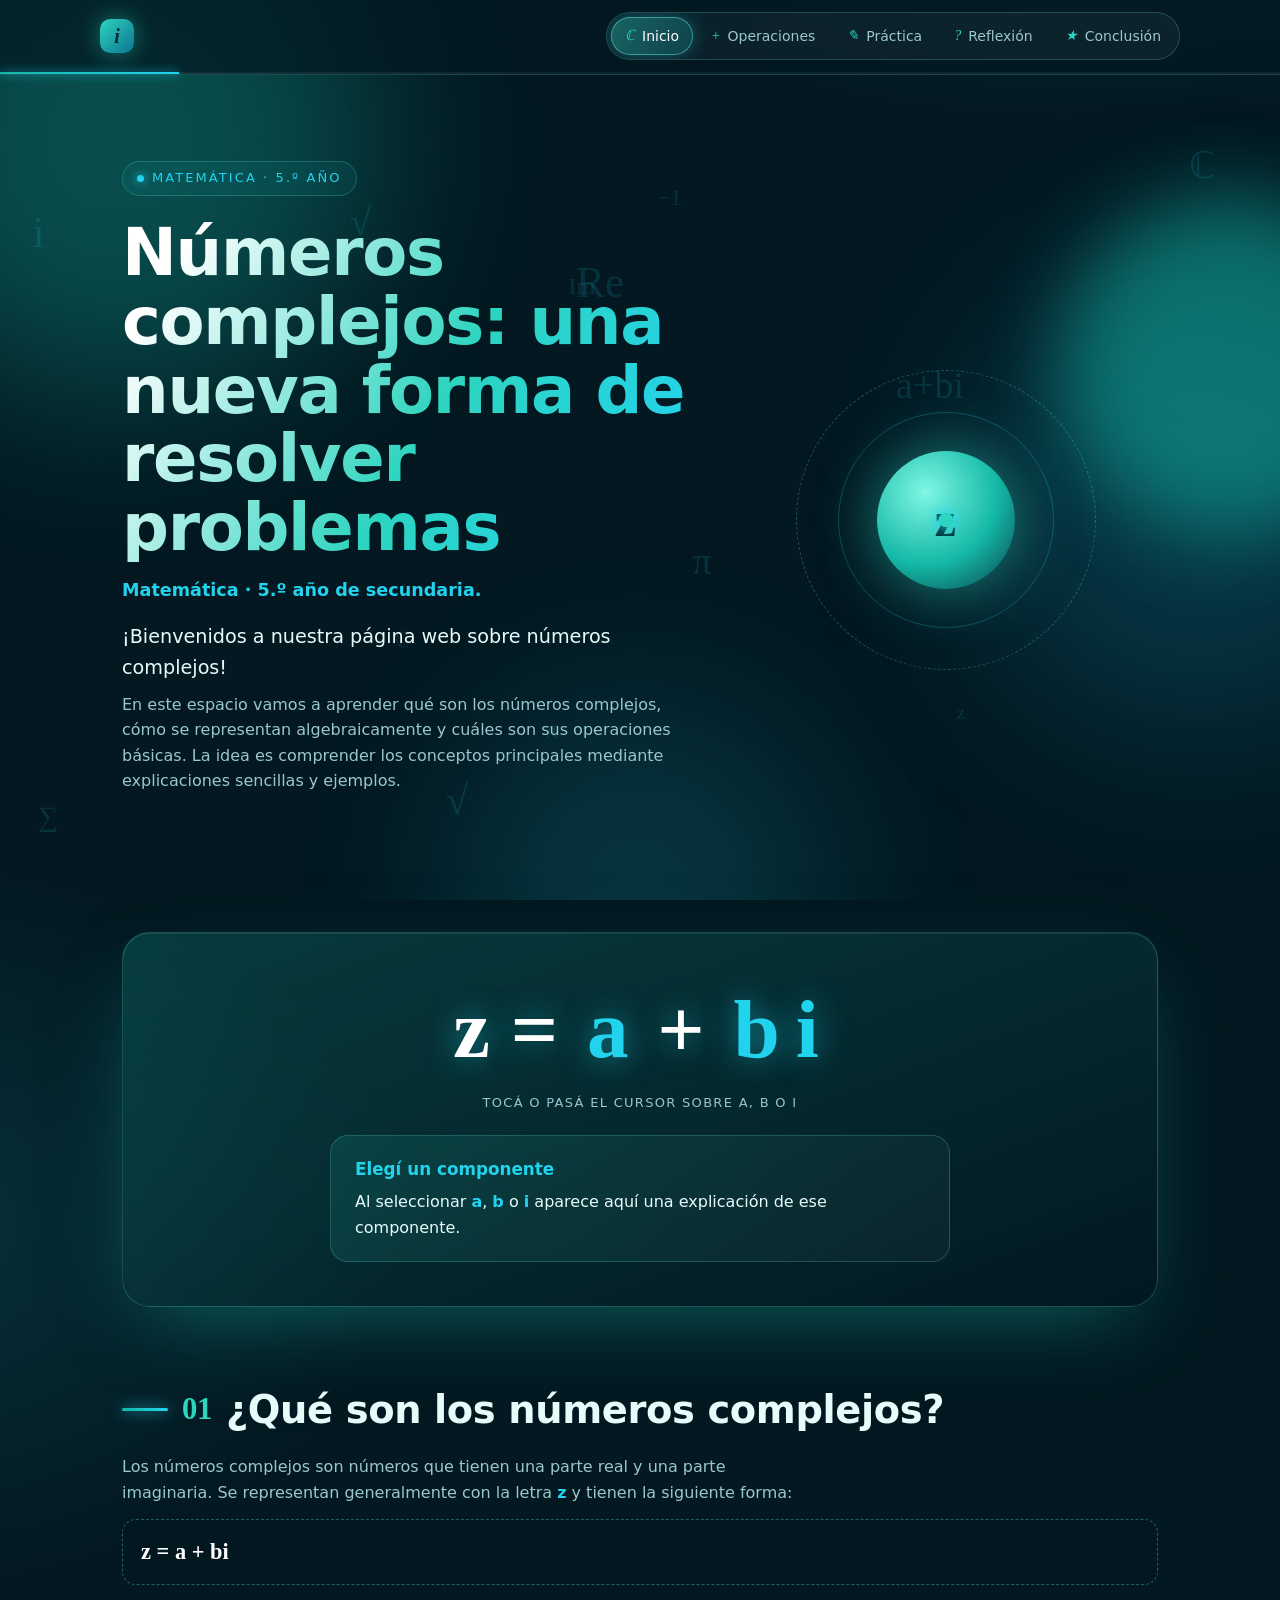
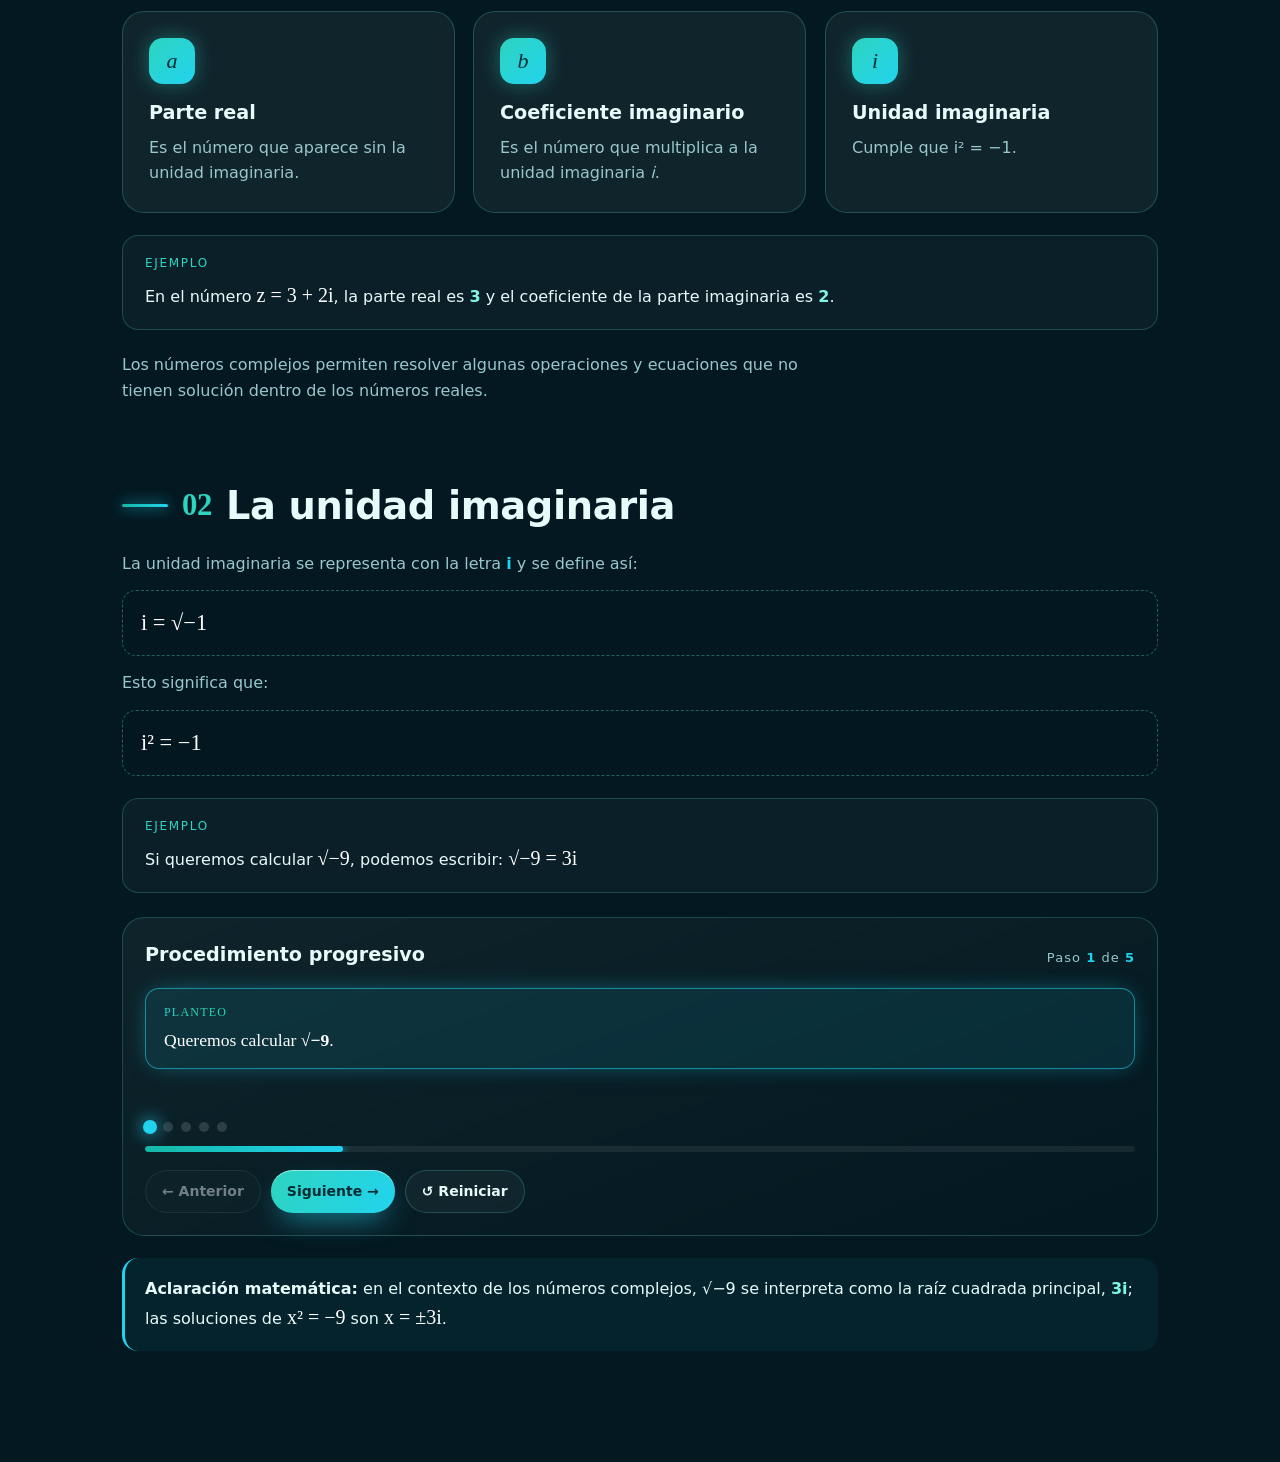
==== index.html @ 9cddd1e5 "Add files via upload" ====
<!DOCTYPE html>
<html lang="es">
<head>
<meta charset="UTF-8">
<meta name="viewport" content="width=device-width, initial-scale=1">
<title>Números complejos · Matemática 5.º año</title>
<link rel="stylesheet" href="style.css">
</head>
<body>

<div class="bg" aria-hidden="true">
  <div class="blob b1"></div><div class="blob b2"></div><div class="blob b3"></div>
  <div class="sym" id="sym"></div>
</div>

<header class="nav">
  <div class="nav-in">
    <div class="brand"><div class="brand-mark">i</div></div>
    <nav class="tabs" id="tabs" role="tablist" aria-label="Secciones">
      <div class="pill" id="pill"></div>
      <button class="tab" role="tab" data-go="inicio" aria-current="true"><span class="ic">ℂ</span><span class="idx">1</span>Inicio</button>
      <button class="tab" role="tab" data-go="operaciones" aria-current="false"><span class="ic">+</span><span class="idx">2</span>Operaciones</button>
      <button class="tab" role="tab" data-go="practica" aria-current="false"><span class="ic">✎</span><span class="idx">3</span>Práctica</button>
      <button class="tab" role="tab" data-go="reflexion" aria-current="false"><span class="ic">?</span><span class="idx">4</span>Reflexión</button>
      <button class="tab" role="tab" data-go="conclusion" aria-current="false"><span class="ic">★</span><span class="idx">5</span>Conclusión</button>
    </nav>
  </div>
  <div class="gbar"><i id="gbar"></i></div>
</header>

<main>

<!-- 1. INICIO -->
<section class="view active" id="v-inicio" aria-label="Inicio y conceptos">
  <div class="deco" style="width:340px;height:340px;background:var(--turq);right:-120px;top:120px"></div>
  <div class="wrap">
    <div class="hero-grid">
      <div>
        <span class="kicker" data-reveal><span class="dot"></span>Matemática · 5.º año</span>
        <h1 class="title" data-reveal style="--rd:80ms">Números complejos: una nueva forma de resolver problemas</h1>
        <p class="subtitle" data-reveal style="--rd:160ms">Matemática · 5.º año de secundaria.</p>
        <p class="lead" data-reveal style="--rd:260ms">¡Bienvenidos a nuestra página web sobre números complejos!</p>
        <p class="p" data-reveal style="--rd:340ms">En este espacio vamos a aprender qué son los números complejos, cómo se representan algebraicamente y cuáles son sus operaciones básicas. La idea es comprender los conceptos principales mediante explicaciones sencillas y ejemplos.</p>
        <div class="cta-row" data-reveal style="--rd:440ms">
          <button class="btn" data-go="operaciones">Comenzar a aprender <span class="arrow">→</span></button>
          <button class="btn ghost" data-go="practica">Ir directo a practicar</button>
        </div>
      </div>
      <div data-reveal="zoom" style="--rd:200ms">
        <div class="orbit" aria-hidden="true">
          <div class="ring"></div><div class="ring r2"></div>
          <div class="sat"></div><div class="sat s2"></div>
          <div class="core">z</div>
        </div>
      </div>
    </div>

    <div class="fhero" data-reveal="formula" style="--rd:120ms">
      <div class="shine"></div>
      <div class="big" aria-label="z igual a a más b i">
        z = <span class="part" data-part="a" tabindex="0" role="button">a</span> +
        <span class="part" data-part="b" tabindex="0" role="button">b</span><span class="part" data-part="i" tabindex="0" role="button">i</span>
      </div>
      <div class="caption">Tocá o pasá el cursor sobre a, b o i</div>
      <div class="panel" id="partPanel" aria-live="polite">
        <strong>Elegí un componente</strong>
        <p>Al seleccionar <span class="hl">a</span>, <span class="hl">b</span> o <span class="hl">i</span> aparece aquí una explicación de ese componente.</p>
      </div>
    </div>

    <h2 class="h2" data-reveal><span class="num">01</span>¿Qué son los números complejos?</h2>
    <p class="p" data-reveal>Los números complejos son números que tienen una parte real y una parte imaginaria. Se representan generalmente con la letra <span class="hl">z</span> y tienen la siguiente forma:</p>
    <div class="mathline" data-reveal><strong>z = a + bi</strong></div>

    <div class="grid3">
      <article class="card" data-reveal data-tilt style="--rd:0ms">
        <div class="badge-ico">a</div>
        <h3 class="h3">Parte real</h3>
        <p class="muted">Es el número que aparece sin la unidad imaginaria.</p>
      </article>
      <article class="card" data-reveal data-tilt style="--rd:120ms">
        <div class="badge-ico">b</div>
        <h3 class="h3">Coeficiente imaginario</h3>
        <p class="muted">Es el número que multiplica a la unidad imaginaria <i>i</i>.</p>
      </article>
      <article class="card" data-reveal data-tilt style="--rd:240ms">
        <div class="badge-ico">i</div>
        <h3 class="h3">Unidad imaginaria</h3>
        <p class="muted">Cumple que i² = −1.</p>
      </article>
    </div>

    <div class="example" data-reveal>
      <div class="lbl">Ejemplo</div>
      <p>En el número <span class="ex-math">z = 3 + 2i</span>, la parte real es <span class="res">3</span> y el coeficiente de la parte imaginaria es <span class="res">2</span>.</p>
    </div>
    <p class="p" data-reveal style="margin-top:22px">Los números complejos permiten resolver algunas operaciones y ecuaciones que no tienen solución dentro de los números reales.</p>

    <h2 class="h2" data-reveal><span class="num">02</span>La unidad imaginaria</h2>
    <p class="p" data-reveal>La unidad imaginaria se representa con la letra <span class="hl">i</span> y se define así:</p>
    <div class="mathline" data-reveal>i = √−1</div>
    <p class="p" data-reveal>Esto significa que:</p>
    <div class="mathline" data-reveal>i² = −1</div>

    <div class="example" data-reveal>
      <div class="lbl">Ejemplo</div>
      <p>Si queremos calcular <span class="ex-math">√−9</span>, podemos escribir: <span class="ex-math">√−9 = 3i</span></p>
    </div>

    <div class="stepper" data-stepper="st-unit" data-reveal>
      <div class="stepper-head"><div class="h3">Procedimiento progresivo</div><div class="counter">Paso <b class="cur">1</b> de <b class="tot">1</b></div></div>
      <div class="step-area" aria-live="polite"></div>
      <div class="dots"></div>
      <div class="bar"><i></i></div>
      <div class="controls">
        <button class="btn ghost small" data-act="prev">← Anterior</button>
        <button class="btn small" data-act="next">Siguiente →</button>
        <button class="btn ghost small" data-act="reset">↺ Reiniciar</button>
      </div>
    </div>

    <div class="note" data-reveal>
      <strong>Aclaración matemática:</strong> en el contexto de los números complejos, √−9 se interpreta como la raíz cuadrada principal, <span class="res">3i</span>; las soluciones de <span class="ex-math">x² = −9</span> son <span class="ex-math">x = ±3i</span>.
    </div>
  </div>
</section>

<!-- 2. OPERACIONES -->
<section class="view" id="v-operaciones" aria-label="Explicaciones y operaciones">
  <div class="deco" style="width:300px;height:300px;background:#0e7490;left:-120px;top:60px"></div>
  <div class="wrap">
    <span class="kicker" data-reveal><span class="dot"></span>Sección 2</span>
    <h2 class="title sm" data-reveal style="--rd:80ms">Explicaciones y operaciones</h2>
    <p class="lead" data-reveal style="--rd:160ms">Cada operación se muestra paso a paso. Usá los controles para avanzar, retroceder o reiniciar.</p>

    <h2 class="h2" data-reveal><span class="num">2.1</span>Suma</h2>
    <div class="card" data-reveal data-tilt>
      <div class="badge-ico">+</div>
      <p class="muted">Para sumar números complejos, sumamos las partes reales entre sí y las partes imaginarias entre sí.</p>
      <div class="example"><div class="lbl">Ejemplo</div><div class="ex-math">(3 + 2i) + (1 + 4i)</div></div>
      <div class="mathline" style="margin-top:14px">Resultado: <span class="res">4 + 6i</span></div>
      <div class="stepper" data-stepper="st-sum">
        <div class="stepper-head"><div class="h3">Procedimiento animado</div><div class="counter">Paso <b class="cur">1</b> de <b class="tot">1</b></div></div>
        <div class="step-area" aria-live="polite"></div>
        <div class="dots"></div>
        <div class="bar"><i></i></div>
        <div class="controls">
          <button class="btn ghost small" data-act="prev">← Anterior</button>
          <button class="btn small" data-act="next">Siguiente →</button>
          <button class="btn ghost small" data-act="reset">↺ Reiniciar</button>
        </div>
      </div>
    </div>

    <h2 class="h2" data-reveal><span class="num">2.2</span>Resta</h2>
    <div class="card" data-reveal data-tilt>
      <div class="badge-ico">−</div>
      <p class="muted">Para restar números complejos, restamos las partes reales entre sí y las partes imaginarias entre sí.</p>
      <div class="example"><div class="lbl">Ejemplo</div><div class="ex-math">(5 + 3i) − (2 + i)</div></div>
      <div class="mathline" style="margin-top:14px">Resultado: <span class="res">3 + 2i</span></div>
      <div class="stepper" data-stepper="st-sub">
        <div class="stepper-head"><div class="h3">Procedimiento animado</div><div class="counter">Paso <b class="cur">1</b> de <b class="tot">1</b></div></div>
        <div class="step-area" aria-live="polite"></div>
        <div class="dots"></div>
        <div class="bar"><i></i></div>
        <div class="controls">
          <button class="btn ghost small" data-act="prev">← Anterior</button>
          <button class="btn small" data-act="next">Siguiente →</button>
          <button class="btn ghost small" data-act="reset">↺ Reiniciar</button>
        </div>
      </div>
    </div>

    <h2 class="h2" data-reveal><span class="num">2.3</span>Multiplicación</h2>
    <div class="card" data-reveal data-tilt>
      <div class="badge-ico">×</div>
      <p class="muted">Para multiplicar números complejos, aplicamos la propiedad distributiva y recordamos que i² = −1.</p>
      <div class="example"><div class="lbl">Ejemplo</div><div class="ex-math">(2 + i)(3 + i)</div></div>
      <div class="mathline" style="margin-top:14px">Resultado: <span class="res">5 + 5i</span></div>
      <div class="stepper" data-stepper="st-mul">
        <div class="stepper-head"><div class="h3">Procedimiento animado</div><div class="counter">Paso <b class="cur">1</b> de <b class="tot">1</b></div></div>
        <div class="step-area" aria-live="polite"></div>
        <div class="dots"></div>
        <div class="bar"><i></i></div>
        <div class="controls">
          <button class="btn ghost small" data-act="prev">← Anterior</button>
          <button class="btn small" data-act="next">Siguiente →</button>
          <button class="btn ghost small" data-act="reset">↺ Reiniciar</button>
        </div>
      </div>
    </div>

    <div class="note" data-reveal style="margin-top:34px">
      <strong>Idea clave:</strong> trabajamos igual que con binomios, agrupando términos semejantes. La única regla extra es reemplazar <span class="res">i² por −1</span>.
    </div>
    <div class="cta-row" data-reveal><button class="btn" data-go="practica">Practicar con ejercicios <span class="arrow">→</span></button></div>
  </div>
</section>

<!-- 3. PRÁCTICA -->
<section class="view" id="v-practica" aria-label="Práctica interactiva">
  <div class="deco" style="width:320px;height:320px;background:var(--cyan);opacity:.25;right:-100px;top:40px"></div>
  <div class="wrap">
    <div class="practice-head">
      <div>
        <span class="kicker" data-reveal><span class="dot"></span>Sección 3</span>
        <h2 class="title sm" data-reveal style="--rd:80ms">¡Poné a prueba lo que aprendiste!</h2>
        <p class="lead" data-reveal style="--rd:160ms">Ahora que conocemos los conceptos básicos, vamos a practicar con algunos ejercicios.</p>
      </div>
      <div class="score" data-reveal style="--rd:220ms">
        <div class="muted" style="font-size:13px;letter-spacing:.08em;text-transform:uppercase">Progreso</div>
        <div class="big-n"><span id="solvedN">0</span> / 4 resueltos</div>
        <div class="bar"><i id="practiceBar"></i></div>
      </div>
    </div>

    <article class="ex" data-reveal data-ex="1">
      <div class="ex-top"><div class="ex-num">1</div><div class="ex-status" data-status>Pendiente</div></div>
      <p class="ex-prompt">Identificá la parte real y el coeficiente de la parte imaginaria de:</p>
      <div class="ex-expr">4 + 7i</div>
      <div class="fields">
        <div class="field"><label for="e1re">Parte real</label><input id="e1re" type="text" autocomplete="off" placeholder="Ej.: 4" data-f="re"></div>
        <div class="field"><label for="e1im">Coeficiente imaginario</label><input id="e1im" type="text" autocomplete="off" placeholder="Ej.: 7" data-f="im"></div>
      </div>
      <div class="ex-actions">
        <button class="btn small" data-check>Verificar</button>
        <button class="btn ghost small" data-hint>Pista</button>
        <button class="btn ghost small" data-explain disabled>Ver explicación</button>
        <button class="btn ghost small" data-retry>Reintentar</button>
      </div>
      <div class="hints" data-hints></div>
      <div class="fb" data-fb role="status"></div>
      <div class="explain" data-explain-box hidden></div>
    </article>

    <article class="ex" data-reveal data-ex="2">
      <div class="ex-top"><div class="ex-num">2</div><div class="ex-status" data-status>Pendiente</div></div>
      <p class="ex-prompt">Resolvé:</p>
      <div class="ex-expr">(2 + 3i) + (4 + i)</div>
      <div class="fields"><div class="field" style="max-width:360px"><label for="e2in">Tu respuesta</label><input id="e2in" type="text" autocomplete="off" placeholder="Ej.: 6 + 4i" data-f="z"></div></div>
      <div class="ex-actions">
        <button class="btn small" data-check>Verificar</button>
        <button class="btn ghost small" data-hint>Pista</button>
        <button class="btn ghost small" data-explain disabled>Ver explicación</button>
        <button class="btn ghost small" data-retry>Reintentar</button>
      </div>
      <div class="hints" data-hints></div>
      <div class="fb" data-fb role="status"></div>
      <div class="explain" data-explain-box hidden></div>
    </article>

    <article class="ex" data-reveal data-ex="3">
      <div class="ex-top"><div class="ex-num">3</div><div class="ex-status" data-status>Pendiente</div></div>
      <p class="ex-prompt">Resolvé:</p>
      <div class="ex-expr">(6 + 5i) − (2 + 3i)</div>
      <div class="fields"><div class="field" style="max-width:360px"><label for="e3in">Tu respuesta</label><input id="e3in" type="text" autocomplete="off" placeholder="Ej.: 4 + 2i" data-f="z"></div></div>
      <div class="ex-actions">
        <button class="btn small" data-check>Verificar</button>
        <button class="btn ghost small" data-hint>Pista</button>
        <button class="btn ghost small" data-explain disabled>Ver explicación</button>
        <button class="btn ghost small" data-retry>Reintentar</button>
      </div>
      <div class="hints" data-hints></div>
      <div class="fb" data-fb role="status"></div>
      <div class="explain" data-explain-box hidden></div>
    </article>

    <article class="ex" data-reveal data-ex="4">
      <div class="ex-top"><div class="ex-num">4</div><div class="ex-status" data-status>Pendiente</div></div>
      <p class="ex-prompt">Calculá:</p>
      <div class="ex-expr">(1 + 2i)(2 + i)</div>
      <div class="fields"><div class="field" style="max-width:360px"><label for="e4in">Tu respuesta final</label><input id="e4in" type="text" autocomplete="off" placeholder="Ej.: 5i" data-f="z"></div></div>
      <div class="ex-actions">
        <button class="btn small" data-check>Verificar</button>
        <button class="btn ghost small" data-hint>Pista</button>
        <button class="btn ghost small" data-explain disabled>Ver explicación</button>
        <button class="btn ghost small" data-retry>Reintentar</button>
      </div>
      <div class="hints" data-hints></div>
      <div class="fb" data-fb role="status"></div>
      <div class="explain" data-explain-box hidden></div>
    </article>

    <div class="cta-row" style="margin-top:30px" data-reveal>
      <button class="btn ghost" id="btnSummary">Ver resumen de ejercicios</button>
      <button class="btn ghost" id="btnResetPractice">Reiniciar práctica</button>
    </div>
    <div class="summary" id="summary" role="region" aria-label="Resumen de ejercicios">
      <h3 class="h3">Resumen de ejercicios</h3>
      <p class="muted" id="sumText"></p>
      <ul id="sumList"></ul>
    </div>
  </div>
</section>

<!-- 4. REFLEXIÓN -->
<section class="view" id="v-reflexion" aria-label="Autorreflexión">
  <div class="deco" style="width:280px;height:280px;background:var(--turq);left:-100px;top:200px"></div>
  <div class="wrap">
    <span class="kicker" data-reveal><span class="dot"></span>Sección 4</span>
    <h2 class="title sm" data-reveal style="--rd:80ms">¿Qué aprendimos?</h2>
    <p class="lead" data-reveal style="--rd:160ms">Después de trabajar con los números complejos, es importante detenernos a pensar en nuestro propio aprendizaje.</p>

    <div class="cta-row" data-reveal style="margin-top:20px">
      <div style="width:min(420px,80vw)">
        <div class="muted" style="font-size:13px;margin-bottom:6px"><span id="reflN">0</span> de 6 preguntas completadas</div>
        <div class="bar"><i id="reflBar"></i></div>
      </div>
    </div>

    <div class="refl-grid" id="reflGrid"></div>

    <div class="cta-row" style="margin-top:26px">
      <button class="btn ghost" id="btnReview">Revisar respuestas</button>
      <button class="btn" id="btnFinish">Finalizar reflexión</button>
    </div>
    <div class="msg" id="reflMsg" aria-live="polite"></div>

    <div class="review" id="review">
      <h3 class="h3">Tus respuestas</h3>
      <div id="reviewList"></div>
    </div>

    <div class="final" id="final" role="status">
      <div class="trophy">🎓</div>
      <h3>¡Reflexión completada!</h3>
      <p class="muted" style="margin-top:8px">Reconocer lo que ya sabés y lo que todavía necesitás repasar es parte esencial de aprender. ¡Muy bien!</p>
    </div>

    <div class="note" data-reveal style="margin-top:40px">
      <p>Aprender números complejos nos permitió conocer un conjunto numérico diferente de los que habíamos estudiado. Aunque al principio algunos conceptos pueden parecer difíciles, con ejemplos y práctica podemos comprenderlos mejor.</p>
      <p style="margin-top:12px">La autorreflexión nos ayuda a reconocer nuestros avances, identificar nuestras dificultades y saber qué necesitamos repasar para seguir aprendiendo.</p>
    </div>
  </div>
</section>

<!-- 5. CONCLUSIÓN -->
<section class="view" id="v-conclusion" aria-label="Conclusión">
  <div class="deco" style="width:260px;height:260px;background:var(--cyan);opacity:.2;right:10%;top:80px"></div>
  <div class="wrap">
    <span class="kicker" data-reveal><span class="dot"></span>Sección 5</span>
    <h2 class="title sm" data-reveal style="--rd:80ms">Lo que nos llevamos de este aprendizaje</h2>

    <div class="conclu" data-reveal="zoom">
      <p class="lead" style="margin-top:0">Los números complejos son una herramienta importante de la matemática porque amplían las posibilidades de resolver ecuaciones y representar cantidades.</p>
      <p class="p" style="max-width:none">A través de esta página, repasamos su definición, la unidad imaginaria y algunas operaciones básicas. Lo más importante es comprender los procedimientos y practicar para ganar confianza.</p>
      <h3 class="h3" style="margin-top:26px">Resumen de conocimientos trabajados</h3>
      <ul class="checks">
        <li data-reveal><span class="tick">✓</span>Identificar la parte real y el coeficiente imaginario.</li>
        <li data-reveal style="--rd:90ms"><span class="tick">✓</span>Comprender la unidad imaginaria.</li>
        <li data-reveal style="--rd:180ms"><span class="tick">✓</span>Resolver sumas y restas.</li>
        <li data-reveal style="--rd:270ms"><span class="tick">✓</span>Resolver multiplicaciones aplicando la propiedad distributiva.</li>
        <li data-reveal style="--rd:360ms"><span class="tick">✓</span>Reconocer los propios avances y las dificultades.</li>
      </ul>
      <div class="end-actions">
        <button class="btn" data-go="inicio">↑ Volver al inicio</button>
        <button class="btn ghost" data-go="practica" data-reset-ex>Repetir los ejercicios</button>
      </div>
    </div>

    <p class="footer-note" data-reveal>Números complejos · Matemática 5.º año</p>
  </div>
</section>

</main>

<script src="script.js" defer></script>
</body>
</html>
---- style.css ----
*{box-sizing:border-box;margin:0;padding:0}
:root{--turq:#14b8a6;--turq2:#2dd4bf;--cyan:#22d3ee;--deep:#031820;--ink:#e8fbfb;--muted:#9ac7cc;--glass:rgba(255,255,255,.055);--line:rgba(94,234,212,.22);--ok:#4ade80;--bad:#f87171;--ease:cubic-bezier(.22,1,.36,1);--math:'STIX Two Math','Cambria Math',Georgia,serif}
html{-webkit-text-size-adjust:100%}
body{font-family:'Inter',system-ui,-apple-system,'Segoe UI',Roboto,sans-serif;color:var(--ink);line-height:1.6;min-height:100vh;overflow-x:hidden;background:radial-gradient(1200px 700px at 85% -10%,#0b4a55,transparent 60%),radial-gradient(900px 600px at -10% 40%,#07323b,transparent 60%),var(--deep);opacity:0;transition:opacity 1.1s var(--ease)}
body.ready{opacity:1}
button,input,textarea{font:inherit}
.bg{position:fixed;inset:0;z-index:0;pointer-events:none;overflow:hidden}
.blob{position:absolute;border-radius:50%;filter:blur(90px);opacity:.33;animation:drift 26s ease-in-out infinite alternate;will-change:transform}
.b1{width:520px;height:520px;background:var(--turq);left:-140px;top:-120px}
.b2{width:460px;height:460px;background:#0e7490;right:-150px;top:30%;animation-duration:32s}
.b3{width:380px;height:380px;background:var(--cyan);opacity:.16;left:35%;bottom:-180px;animation-duration:22s}
@keyframes drift{from{transform:translate3d(0,0,0) scale(1)}to{transform:translate3d(80px,60px,0) scale(1.12)}}
.sym span{position:absolute;font-family:var(--math);color:var(--cyan);opacity:.14;font-size:var(--s);animation:float var(--d) ease-in-out infinite;animation-delay:var(--dl)}
@keyframes float{0%,100%{transform:translate3d(0,0,0) rotate(0)}50%{transform:translate3d(14px,-26px,0) rotate(12deg)}}

.nav{position:sticky;top:0;z-index:50;backdrop-filter:blur(16px);-webkit-backdrop-filter:blur(16px);background:rgba(3,24,32,.72);border-bottom:1px solid var(--line)}
.nav-in{max-width:1120px;margin:0 auto;padding:12px 20px;display:flex;align-items:center;gap:18px}
.brand{display:flex;align-items:center;gap:10px;font-weight:700;white-space:nowrap}
.brand-mark{width:34px;height:34px;border-radius:10px;display:grid;place-items:center;background:linear-gradient(135deg,var(--turq2),#0e7490);color:#022c33;font-family:var(--math);font-style:italic;font-size:20px;box-shadow:0 0 22px rgba(45,212,191,.45);transition:transform .6s var(--ease)}
.brand:hover .brand-mark{transform:rotate(-12deg) scale(1.08)}
.tabs{position:relative;display:flex;gap:4px;margin-left:auto;overflow-x:auto;scrollbar-width:none;padding:4px;border-radius:999px;background:rgba(255,255,255,.04);border:1px solid var(--line);max-width:100%}
.tabs::-webkit-scrollbar{display:none}
.pill{position:absolute;left:0;top:4px;bottom:4px;width:0;border-radius:999px;background:linear-gradient(120deg,rgba(45,212,191,.38),rgba(34,211,238,.18));box-shadow:0 0 18px rgba(34,211,238,.35),inset 0 0 0 1px rgba(94,234,212,.5);transition:transform .6s var(--ease),width .6s var(--ease)}
.tab{position:relative;z-index:1;display:flex;align-items:center;gap:7px;padding:8px 14px;border:0;background:none;color:var(--muted);font-size:14px;border-radius:999px;cursor:pointer;white-space:nowrap;transition:color .3s,transform .3s var(--ease)}
.tab:hover{color:var(--ink);transform:translateY(-1px)}
.tab:focus-visible{outline:2px solid var(--cyan);outline-offset:2px}
.tab[aria-current="true"]{color:#fff}
.tab .ic{font-family:var(--math);font-style:italic;color:var(--turq2)}
.tab .idx{display:none}
.gbar{height:2px;background:rgba(255,255,255,.06)}
.gbar i{display:block;height:100%;width:0;background:linear-gradient(90deg,var(--turq),var(--cyan));box-shadow:0 0 10px var(--cyan);transition:width .8s var(--ease)}

main{position:relative;z-index:1;overflow-x:clip}
.view{display:none;padding:56px 0 110px}
.view.active{display:block;animation:viewIn .75s var(--ease) both}
.view.leaving{display:block;animation:viewOut .38s ease-in forwards;pointer-events:none}
@keyframes viewIn{from{opacity:0;transform:translate3d(0,36px,0) scale(.985);filter:blur(6px)}to{opacity:1;transform:none;filter:none}}
@keyframes viewOut{to{opacity:0;transform:translate3d(-30px,0,0) scale(.98);filter:blur(4px)}}
.wrap{max-width:1080px;margin:0 auto;padding:0 22px;position:relative}
.deco{position:absolute;border-radius:50%;pointer-events:none;filter:blur(40px);opacity:.5;will-change:transform}

[data-reveal]{opacity:0;translate:0 26px;scale:.97;transition:opacity .8s var(--ease),translate .9s var(--ease),scale .9s var(--ease),filter .9s var(--ease);transition-delay:var(--rd,0ms)}
[data-reveal].in{opacity:1;translate:0 0;scale:1}
[data-reveal="zoom"]{scale:.82}
[data-reveal="formula"]{translate:0 14px;scale:.94;filter:blur(5px)}
[data-reveal="formula"].in{filter:none}

.kicker{display:inline-flex;gap:8px;align-items:center;font-size:13px;letter-spacing:.16em;text-transform:uppercase;color:var(--cyan);padding:6px 14px;border:1px solid var(--line);border-radius:999px;background:rgba(34,211,238,.06)}
.dot{width:7px;height:7px;border-radius:50%;background:var(--cyan);box-shadow:0 0 10px var(--cyan);animation:pulse 2s infinite}
@keyframes pulse{0%,100%{opacity:1;transform:scale(1)}50%{opacity:.4;transform:scale(.7)}}
.title{font-size:clamp(2.2rem,5.6vw,4.1rem);line-height:1.05;font-weight:800;letter-spacing:-.02em;margin:22px 0 14px;max-width:18ch;background:linear-gradient(120deg,#fff 10%,var(--turq2) 55%,var(--cyan) 92%);-webkit-background-clip:text;background-clip:text;color:transparent}
.title.sm{font-size:clamp(2rem,4.6vw,3.2rem)}
.subtitle{color:var(--cyan);font-weight:600;font-size:1.1rem;margin-top:6px}
.lead{font-size:1.2rem;margin-top:18px;max-width:62ch}
.p{color:var(--muted);max-width:68ch;margin-top:8px}
.h2{font-size:clamp(1.6rem,3.4vw,2.4rem);font-weight:750;margin:72px 0 14px;letter-spacing:-.01em;display:flex;align-items:center;gap:14px;flex-wrap:wrap}
.h2 .num{font-family:var(--math);color:var(--turq2);font-size:.8em}
.h2::before{content:'';width:46px;height:3px;border-radius:3px;background:linear-gradient(90deg,var(--turq),var(--cyan));box-shadow:0 0 14px var(--cyan)}
.h3{font-size:1.2rem;font-weight:700;margin-bottom:6px}
.muted{color:var(--muted)}
.hl{color:var(--cyan);font-weight:700}
.res{color:#7ff7e4;font-weight:700}
.mathline{font-family:var(--math);font-size:clamp(1.15rem,2.4vw,1.4rem);color:#fff;background:rgba(3,24,32,.6);border:1px dashed rgba(94,234,212,.35);padding:14px 18px;border-radius:14px;margin:14px 0;overflow-x:auto}
.ex-math{font-family:var(--math);font-size:1.25rem;color:#fff}

.hero-grid{display:grid;grid-template-columns:1.15fr .85fr;gap:36px;align-items:center;padding-top:30px}
.cta-row{display:flex;gap:14px;flex-wrap:wrap;margin-top:30px;align-items:center}

.btn{position:relative;display:inline-flex;align-items:center;gap:10px;padding:14px 26px;border-radius:999px;border:0;cursor:pointer;font-weight:700;color:#022c33;background:linear-gradient(120deg,var(--turq2),var(--cyan));box-shadow:0 12px 30px -10px rgba(34,211,238,.7),inset 0 1px 0 rgba(255,255,255,.5);transition:transform .35s var(--ease),box-shadow .35s,filter .3s;overflow:hidden;isolation:isolate}
.btn::before{content:'';position:absolute;inset:0;z-index:-1;background:linear-gradient(110deg,transparent 30%,rgba(255,255,255,.55) 50%,transparent 70%);transform:translateX(-120%);transition:transform .9s var(--ease)}
.btn:hover{transform:translateY(-3px);box-shadow:0 18px 40px -10px rgba(34,211,238,.85)}
.btn:hover::before{transform:translateX(120%)}
.btn:active{transform:translateY(1px) scale(.97)}
.btn:focus-visible{outline:3px solid rgba(34,211,238,.6);outline-offset:3px}
.btn.ghost{background:rgba(255,255,255,.04);color:var(--ink);border:1px solid var(--line);box-shadow:none}
.btn.ghost:hover{border-color:rgba(94,234,212,.6)}
.btn.small{padding:9px 16px;font-size:14px}
.btn[disabled]{opacity:.45;cursor:not-allowed;transform:none;filter:grayscale(.4)}
.btn[disabled]::before{display:none}
.btn .arrow{transition:transform .35s var(--ease)}
.btn:hover .arrow{transform:translateX(5px)}

.fhero{text-align:center;padding:44px 22px;border-radius:28px;position:relative;overflow:hidden;margin-top:52px;background:linear-gradient(160deg,rgba(20,184,166,.22),rgba(3,24,32,.5));border:1px solid var(--line);box-shadow:0 30px 80px -30px rgba(20,184,166,.5),inset 0 1px 0 rgba(255,255,255,.08)}
.shine{position:absolute;inset:0;pointer-events:none;background:linear-gradient(110deg,transparent 30%,rgba(255,255,255,.12) 50%,transparent 70%);transform:translateX(-100%);animation:shine 6s infinite}
@keyframes shine{0%,60%{transform:translateX(-100%)}100%{transform:translateX(100%)}}
.big{font-family:var(--math);font-size:clamp(2.6rem,7.5vw,5.2rem);font-weight:700;color:#fff;text-shadow:0 0 30px rgba(34,211,238,.55);line-height:1.25;position:relative}
.part{display:inline-block;cursor:pointer;color:var(--cyan);border-radius:14px;padding:0 8px;transition:background .3s,color .3s,transform .35s var(--ease)}
.part:hover{background:rgba(34,211,238,.12);transform:translateY(-5px)}
.part.on{background:rgba(34,211,238,.2);color:#fff;transform:translateY(-4px) scale(1.05)}
.part:focus-visible{outline:none;box-shadow:0 0 0 3px rgba(34,211,238,.5)}
.caption{color:var(--muted);margin-top:12px;font-size:13px;letter-spacing:.1em;text-transform:uppercase;position:relative}
.panel{margin:22px auto 0;max-width:620px;min-height:96px;padding:20px 24px;border-radius:18px;text-align:left;background:linear-gradient(135deg,rgba(45,212,191,.12),rgba(255,255,255,.03));border:1px solid var(--line);position:relative}
.panel.swap{animation:swapIn .5s var(--ease)}
.panel strong{color:var(--cyan);font-size:1.05rem}
.panel p{margin-top:6px}
@keyframes swapIn{from{opacity:0;transform:translateY(10px) scale(.98)}to{opacity:1;transform:none}}

.orbit{position:relative;width:min(300px,70vw);aspect-ratio:1;margin:0 auto;display:grid;place-items:center}
.orbit .ring{position:absolute;inset:0;border-radius:50%;border:1px dashed rgba(94,234,212,.3);animation:spin 22s linear infinite}
.orbit .ring.r2{inset:14%;border-style:solid;border-color:rgba(34,211,238,.25);animation-duration:14s;animation-direction:reverse}
.orbit .core{width:46%;aspect-ratio:1;border-radius:50%;display:grid;place-items:center;background:radial-gradient(circle at 35% 30%,#7ff7e4,var(--turq) 55%,#0b3c49);box-shadow:0 0 60px rgba(45,212,191,.55);font-family:var(--math);font-size:clamp(2rem,5vw,3rem);color:#022c33;font-weight:700;animation:breathe 4s ease-in-out infinite}
.orbit .sat{position:absolute;width:14px;height:14px;border-radius:50%;background:var(--cyan);box-shadow:0 0 16px var(--cyan);top:50%;left:50%;margin:-7px;animation:orbit 9s linear infinite}
.orbit .sat.s2{animation-duration:6s;background:var(--turq2)}
@keyframes spin{to{transform:rotate(360deg)}}
@keyframes orbit{from{transform:rotate(0) translateX(150px)}to{transform:rotate(360deg) translateX(150px) rotate(-360deg)}}
@keyframes breathe{0%,100%{transform:scale(1)}50%{transform:scale(1.06)}}

.grid3{display:grid;grid-template-columns:repeat(3,1fr);gap:18px;margin-top:26px}
.card{background:var(--glass);border:1px solid var(--line);border-radius:22px;padding:26px;position:relative;overflow:hidden;transition:transform .35s var(--ease),border-color .4s,box-shadow .4s;transform-style:preserve-3d;transform:perspective(900px) rotateX(var(--rx,0deg)) rotateY(var(--ry,0deg));backdrop-filter:blur(6px)}
.card:hover{border-color:rgba(45,212,191,.5);box-shadow:0 20px 50px -22px rgba(20,184,166,.5)}
.card::after{content:'';position:absolute;inset:0;pointer-events:none;opacity:0;transition:opacity .4s;background:radial-gradient(340px circle at var(--mx,50%) var(--my,0%),rgba(45,212,191,.16),transparent 45%)}
.card:hover::after{opacity:1}
.badge-ico{width:46px;height:46px;border-radius:14px;display:grid;place-items:center;font-family:var(--math);font-size:22px;font-style:italic;color:#022c33;background:linear-gradient(135deg,var(--turq2),var(--cyan));box-shadow:0 0 20px rgba(45,212,191,.4);margin-bottom:14px;transition:transform .5s var(--ease)}
.card:hover .badge-ico{transform:rotate(-8deg) scale(1.08)}
.note{margin-top:22px;padding:18px 20px;border-radius:16px;border-left:3px solid var(--cyan);background:rgba(34,211,238,.06)}
.example{margin-top:22px;padding:18px 22px;border-radius:16px;background:rgba(255,255,255,.03);border:1px solid var(--line)}
.example .lbl{font-size:12px;letter-spacing:.14em;text-transform:uppercase;color:var(--turq2);margin-bottom:6px}

.stepper{margin-top:24px;border-radius:22px;padding:22px;background:linear-gradient(160deg,rgba(255,255,255,.05),rgba(3,24,32,.55));border:1px solid var(--line)}
.stepper-head{display:flex;justify-content:space-between;align-items:center;gap:12px;flex-wrap:wrap}
.counter{font-size:13px;color:var(--muted);letter-spacing:.08em}
.counter b{color:var(--cyan)}
.dots{display:flex;gap:8px;margin:14px 0 4px;flex-wrap:wrap}
.dots i{width:10px;height:10px;border-radius:50%;background:rgba(255,255,255,.14);transition:background .4s,transform .4s var(--ease),box-shadow .4s}
.dots i.done{background:var(--turq2)}
.dots i.cur{background:var(--cyan);transform:scale(1.4);box-shadow:0 0 12px var(--cyan)}
.step-area{min-height:120px;display:flex;flex-direction:column;gap:10px;margin-top:12px}
.step{padding:14px 18px;border-radius:14px;font-family:var(--math);font-size:1.1rem;background:rgba(255,255,255,.035);border:1px solid rgba(94,234,212,.12);color:var(--muted);transition:color .4s,background .4s,opacity .4s}
.step.past{opacity:.5}
.step.now{color:#fff;background:rgba(34,211,238,.1);border-color:rgba(34,211,238,.55);box-shadow:0 0 24px -8px rgba(34,211,238,.6);animation:stepIn .55s var(--ease) both}
.step .tag{display:block;font-family:var(--math);font-size:12px;letter-spacing:.1em;color:var(--turq2);margin-bottom:4px;text-transform:uppercase}
@keyframes stepIn{from{opacity:0;transform:translateX(-14px) scale(.98)}to{opacity:1;transform:none}}
.controls{display:flex;gap:10px;flex-wrap:wrap;margin-top:18px}
.bar{height:6px;border-radius:6px;background:rgba(255,255,255,.07);overflow:hidden;margin-top:14px}
.bar i{display:block;height:100%;width:0;border-radius:6px;background:linear-gradient(90deg,var(--turq),var(--cyan));box-shadow:0 0 12px var(--cyan);transition:width .8s var(--ease)}

.practice-head{display:flex;justify-content:space-between;align-items:flex-end;gap:20px;flex-wrap:wrap}
.score{min-width:230px;padding:16px 18px;border-radius:18px;background:rgba(255,255,255,.04);border:1px solid var(--line)}
.score .big-n{font-family:var(--math);font-size:2rem;color:#fff}
.ex{margin-top:26px;padding:26px;border-radius:24px;position:relative;overflow:hidden;background:linear-gradient(160deg,rgba(255,255,255,.05),rgba(3,24,32,.5));border:1px solid var(--line);transition:border-color .5s,box-shadow .5s}
.ex.ok{border-color:rgba(74,222,128,.55);box-shadow:0 0 40px -14px rgba(74,222,128,.55)}
.ex.bad{animation:shake .5s var(--ease)}
@keyframes shake{0%,100%{transform:translateX(0)}20%{transform:translateX(-8px)}40%{transform:translateX(7px)}60%{transform:translateX(-5px)}80%{transform:translateX(3px)}}
.ex-top{display:flex;justify-content:space-between;align-items:center;gap:12px;flex-wrap:wrap}
.ex-num{font-family:var(--math);font-style:italic;font-size:1.1rem;color:#022c33;width:42px;height:42px;border-radius:12px;display:grid;place-items:center;background:linear-gradient(135deg,var(--turq2),var(--cyan))}
.ex-status{font-size:13px;letter-spacing:.08em;color:var(--muted)}
.ex-status.ok{color:var(--ok)}
.ex-status.bad{color:var(--bad)}
.ex-prompt{margin-top:14px;color:var(--muted)}
.ex-expr{font-family:var(--math);font-size:clamp(1.4rem,3.6vw,2rem);color:#fff;margin-top:10px;padding:14px 18px;border-radius:14px;background:rgba(3,24,32,.55);border:1px dashed rgba(94,234,212,.3);display:inline-block}
.fields{display:flex;gap:14px;flex-wrap:wrap;margin-top:18px;align-items:flex-end}
.field{display:flex;flex-direction:column;gap:6px;min-width:180px;flex:1}
.field label{font-size:13px;color:var(--muted)}
input[type=text],textarea{width:100%;color:#fff;padding:12px 14px;border-radius:14px;background:rgba(3,24,32,.65);border:1px solid rgba(94,234,212,.28);transition:border-color .3s,box-shadow .3s,background .3s;outline:none}
input[type=text]{font-size:1.1rem}
input::placeholder,textarea::placeholder{color:rgba(154,199,204,.45)}
input:hover,textarea:hover{border-color:rgba(94,234,212,.5)}
input:focus,textarea:focus{border-color:var(--cyan);box-shadow:0 0 0 4px rgba(34,211,238,.18);background:rgba(3,24,32,.85)}
input:disabled{opacity:.7}
input.wrong{border-color:var(--bad);box-shadow:0 0 0 4px rgba(248,113,113,.15)}
input.right{border-color:var(--ok);box-shadow:0 0 0 4px rgba(74,222,128,.15)}
.ex-actions{display:flex;gap:10px;flex-wrap:wrap;margin-top:18px}
.fb{margin-top:16px;opacity:0;transform:translateY(8px);transition:opacity .4s var(--ease),transform .4s var(--ease);border-radius:14px}
.fb:not(:empty){opacity:1;transform:none;padding:14px 16px}
.fb.ok{background:rgba(74,222,128,.12);border:1px solid rgba(74,222,128,.4);color:#bbf7d0}
.fb.bad{background:rgba(248,113,113,.1);border:1px solid rgba(248,113,113,.4);color:#fecaca}
.hints{margin-top:14px;display:grid;gap:8px}
.hint{padding:10px 14px;border-radius:12px;font-size:14px;background:rgba(34,211,238,.07);border-left:2px solid var(--cyan);animation:swapIn .5s var(--ease) both}
.explain{margin-top:14px;padding:16px 18px;border-radius:14px;background:rgba(255,255,255,.035);border:1px solid var(--line);animation:swapIn .6s var(--ease) both}
.explain[hidden]{display:none}
.explain .mathline{margin:8px 0 0}
.spark{position:absolute;width:8px;height:8px;border-radius:50%;pointer-events:none;background:var(--c);box-shadow:0 0 10px var(--c);animation:burst .9s var(--ease) forwards}
@keyframes burst{to{transform:translate(var(--tx),var(--ty)) scale(.2);opacity:0}}
.summary{margin-top:30px;padding:26px;border-radius:24px;display:none;background:linear-gradient(160deg,rgba(20,184,166,.18),rgba(3,24,32,.5));border:1px solid var(--line)}
.summary.show{display:block;animation:swapIn .7s var(--ease) both}
.summary ul{list-style:none;margin-top:12px;display:grid;gap:10px}
.summary li{display:flex;justify-content:space-between;gap:12px;flex-wrap:wrap;padding:12px 16px;border-radius:12px;background:rgba(255,255,255,.04)}
.summary li span:last-child{font-family:var(--math);color:#fff}

.refl-grid{display:grid;gap:18px;margin-top:26px}
.q{padding:22px;border-radius:20px;background:var(--glass);border:1px solid var(--line);transition:border-color .4s,box-shadow .4s,transform .4s var(--ease)}
.q:focus-within{border-color:var(--cyan);box-shadow:0 0 0 4px rgba(34,211,238,.12);transform:translateY(-2px)}
.q.done{border-color:rgba(74,222,128,.45)}
.q-head{display:flex;gap:14px;align-items:flex-start}
.q-n{flex:0 0 auto;width:36px;height:36px;border-radius:12px;display:grid;place-items:center;font-family:var(--math);font-style:italic;color:#022c33;background:linear-gradient(135deg,var(--turq2),var(--cyan));transition:transform .5s var(--ease),background .5s}
.q.done .q-n{background:linear-gradient(135deg,#86efac,var(--ok));transform:rotate(360deg)}
.q-title{font-weight:650;font-size:1.05rem;padding-top:4px}
textarea{min-height:90px;margin-top:14px;resize:vertical;padding:14px 16px}
.q-foot{display:flex;justify-content:space-between;font-size:12px;color:var(--muted);margin-top:8px}
.review{margin-top:24px;display:none}
.review.show{display:block;animation:swapIn .6s var(--ease) both}
.rev-item{padding:14px 18px;border-radius:14px;background:rgba(255,255,255,.035);border-left:3px solid var(--turq2);margin-top:10px}
.rev-item b{color:var(--cyan)}
.rev-item p{margin-top:4px;white-space:pre-wrap;word-break:break-word}
.final{margin-top:24px;padding:26px;border-radius:24px;text-align:center;display:none;background:linear-gradient(160deg,rgba(74,222,128,.14),rgba(3,24,32,.5));border:1px solid rgba(74,222,128,.4)}
.final.show{display:block;animation:swapIn .7s var(--ease) both}
.final h3{font-size:1.5rem;color:#bbf7d0}
.trophy{font-size:44px;display:inline-block;animation:bob 2.4s ease-in-out infinite}
@keyframes bob{0%,100%{transform:translateY(0)}50%{transform:translateY(-8px)}}
.msg{margin-top:14px;font-size:14px;color:var(--cyan);min-height:1.4em}

.conclu{margin-top:26px;padding:34px;border-radius:30px;position:relative;overflow:hidden;background:linear-gradient(150deg,rgba(20,184,166,.28),rgba(7,50,59,.7) 60%,rgba(3,24,32,.9));border:1px solid var(--line);box-shadow:0 40px 90px -40px rgba(20,184,166,.6)}
.checks{list-style:none;display:grid;gap:12px;margin-top:18px}
.checks li{display:flex;gap:14px;align-items:center;padding:14px 16px;border-radius:14px;background:rgba(3,24,32,.4);border:1px solid rgba(94,234,212,.2);transition:transform .4s var(--ease),border-color .4s}
.checks li:hover{transform:translateX(6px);border-color:rgba(94,234,212,.55)}
.tick{flex:0 0 auto;width:28px;height:28px;border-radius:50%;display:grid;place-items:center;background:linear-gradient(135deg,var(--turq2),var(--cyan));color:#022c33;font-weight:800;font-size:14px;box-shadow:0 0 14px rgba(34,211,238,.5)}
.end-actions{display:flex;gap:14px;flex-wrap:wrap;margin-top:28px}
.footer-note{margin-top:40px;text-align:center;color:var(--muted);font-size:13px}

@media (max-width:900px){.hero-grid{grid-template-columns:1fr;gap:26px}.grid3{grid-template-columns:repeat(2,1fr)}}
@media (max-width:720px){
  .nav-in{padding:10px 12px;gap:10px;flex-wrap:wrap;justify-content:center}
  .brand{width:100%;justify-content:center}
  .tabs{margin-left:0;width:100%;justify-content:flex-start}
  .tab{padding:7px 11px;font-size:13px}
  .tab .ic{display:none}
  .tab .idx{display:inline;font-family:var(--math);font-style:italic;color:var(--turq2);margin-right:4px}
  .view{padding:34px 0 80px}
  .grid3{grid-template-columns:1fr}
  .h2{margin:52px 0 12px}
  .card,.ex,.stepper,.summary,.conclu,.final{padding:20px}
  .btn{width:100%;justify-content:center}
  .field{min-width:100%}
  .fhero{padding:30px 16px}
  .orbit .sat{display:none}
}
@media (prefers-reduced-motion:reduce){
  *,*::before,*::after{animation:none!important;transition-duration:.01ms!important;scroll-behavior:auto!important}
  [data-reveal]{opacity:1!important;translate:none!important;scale:none!important;filter:none!important}
  .blob,.sym,.grid-lines{display:none}
}
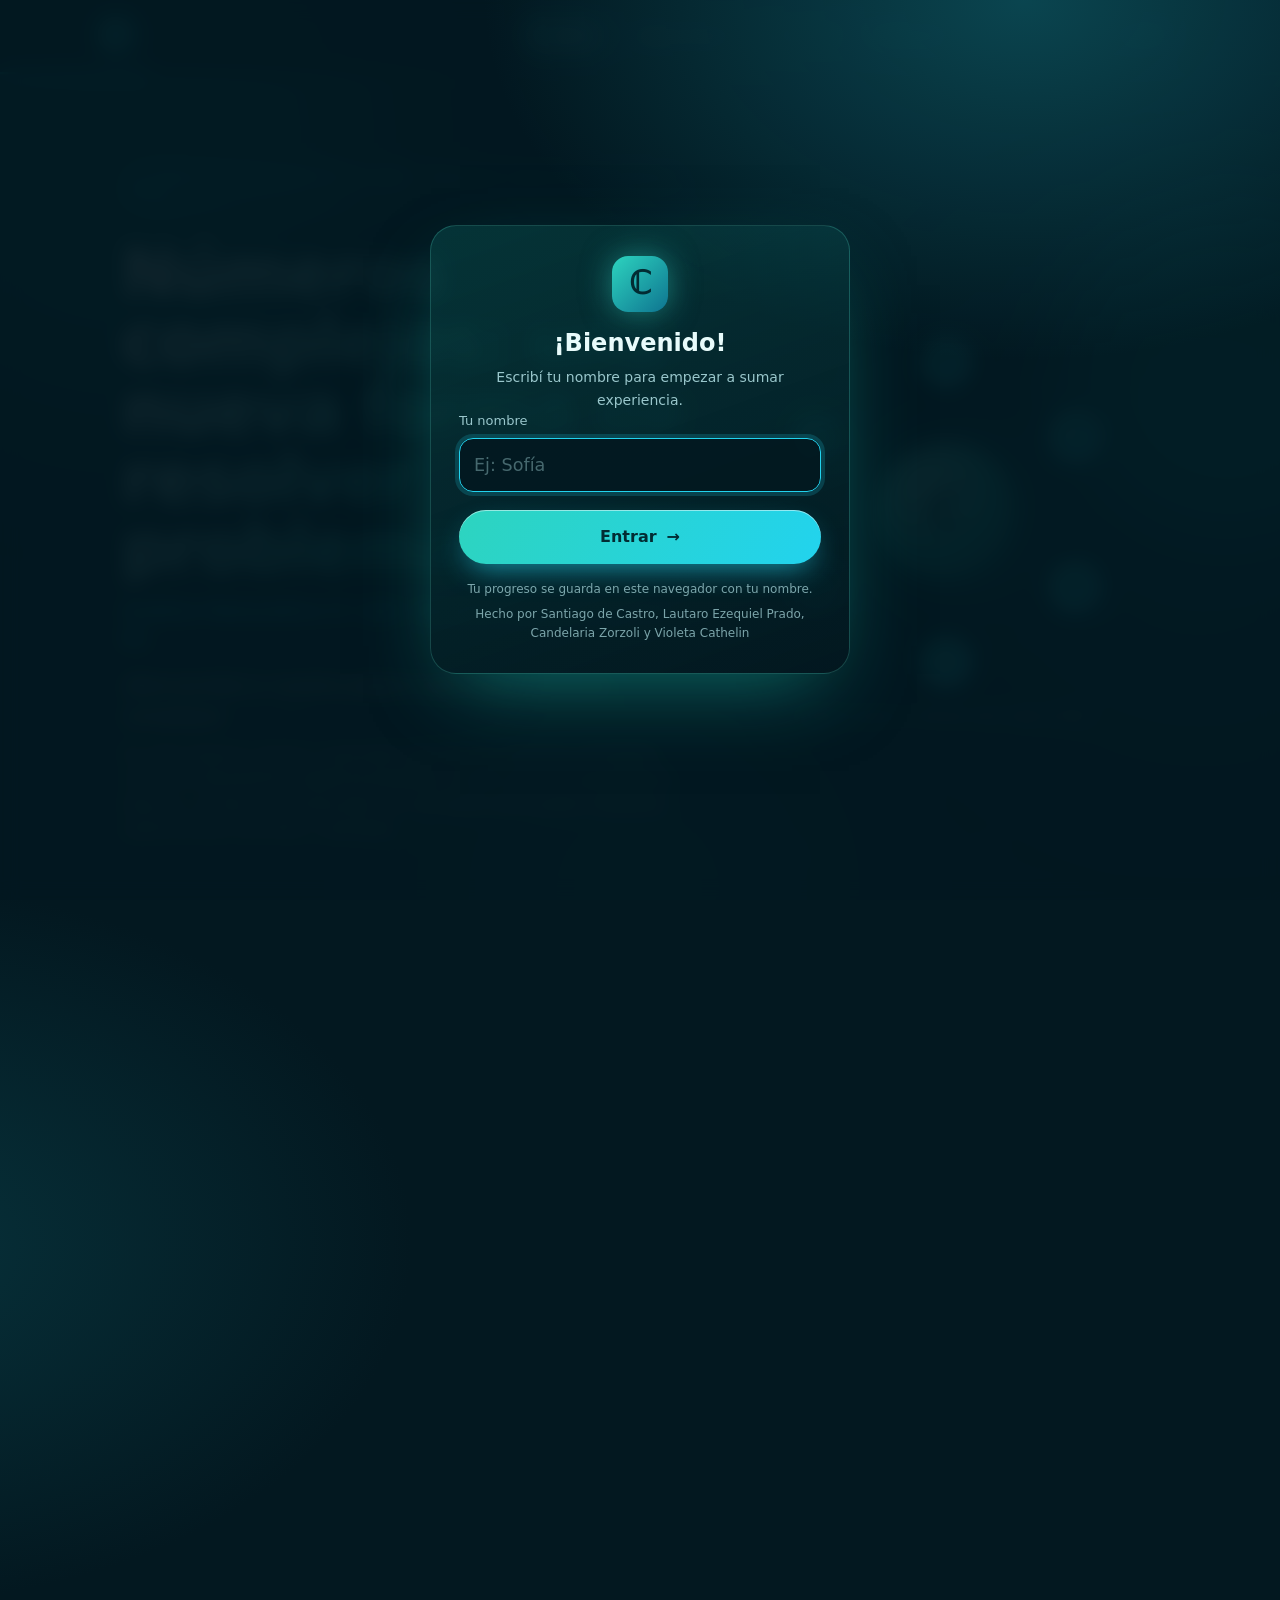
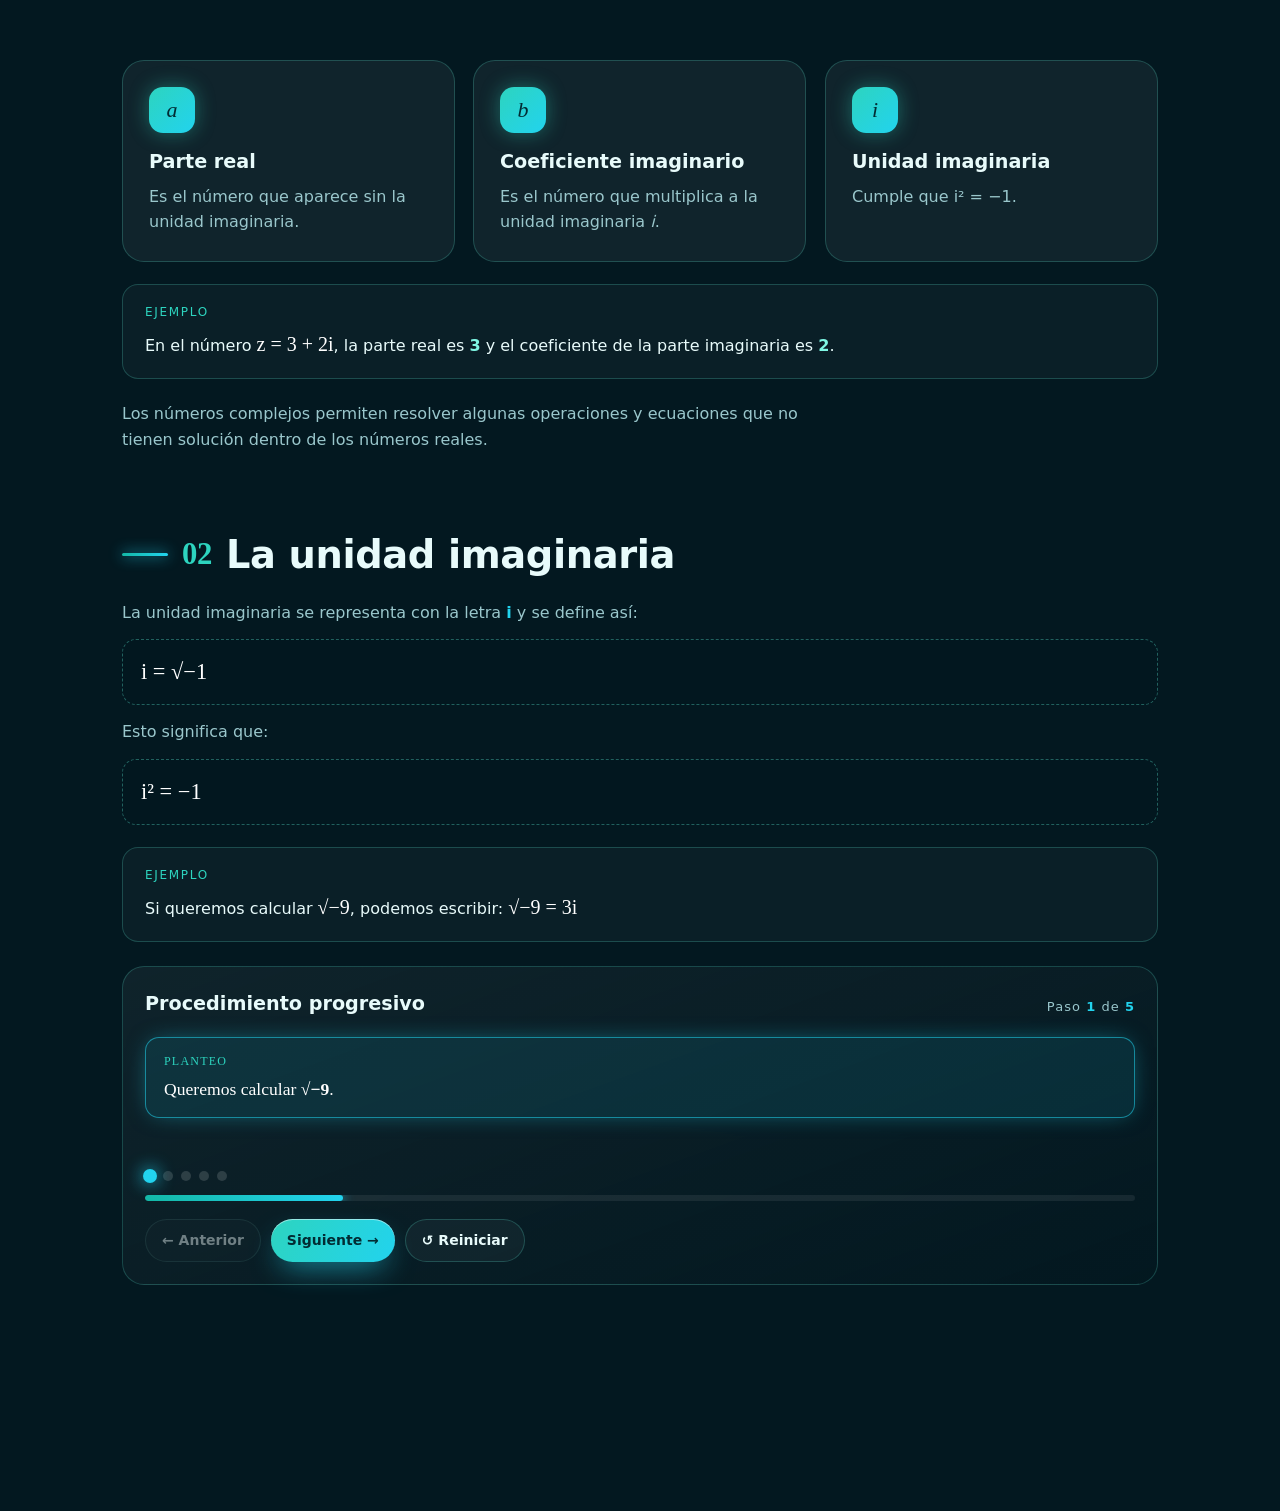
==== commit 9245046c: "Add files via upload" ====
--- a/index.html
+++ b/index.html
@@ -3,10 +3,28 @@
 <head>
 <meta charset="UTF-8">
 <meta name="viewport" content="width=device-width, initial-scale=1">
-<title>Números complejos · Matemática 5.º año</title>
+<title>Números complejos · Análisis Matemático 5.º año · Escuela Industrial E.E.S.T N1</title>
 <link rel="stylesheet" href="style.css">
+
 </head>
-<body>
+<body class="locked">
+
+<!-- LOGIN / REGISTRO -->
+<div class="auth" id="auth" role="dialog" aria-modal="true" aria-labelledby="authTitle">
+  <div class="auth-card">
+    <div class="auth-logo">ℂ</div>
+    <h2 id="authTitle">¡Bienvenido!</h2>
+    <p class="sub" id="authSub">Escribí tu nombre para empezar a sumar experiencia.</p>
+    <div id="loginForm">
+      <div class="field"><label for="lgUser">Tu nombre</label><input id="lgUser" type="text" autocomplete="nickname" maxlength="20" placeholder="Ej: Sofía" required></div>
+      <div class="auth-msg" id="lgMsg" aria-live="polite"></div>
+      <button class="btn" type="button" id="btnEnter">Entrar <span class="arrow">→</span></button>
+    </div>
+    <p class="auth-note" id="authNote">Tu progreso se guarda en este navegador con tu nombre.</p>
+    <p class="auth-note" style="margin-top:6px">Hecho por Santiago de Castro, Lautaro Ezequiel Prado, Candelaria Zorzoli y Violeta Cathelin</p>
+  </div>
+</div>
+<div class="toasts" id="toasts" aria-live="polite"></div>
 
 <div class="bg" aria-hidden="true">
   <div class="blob b1"></div><div class="blob b2"></div><div class="blob b3"></div>
@@ -15,7 +33,7 @@
 
 <header class="nav">
   <div class="nav-in">
-    <div class="brand"><div class="brand-mark">i</div></div>
+    <div class="brand"><div class="brand-mark">i</div><button class="uchip" id="uchip" data-go="perfil" title="Ver mi perfil"><span class="av" id="chipAv">?</span><span id="chipName"></span><span class="xp" id="chipXp">0 XP</span></button></div>
     <nav class="tabs" id="tabs" role="tablist" aria-label="Secciones">
       <div class="pill" id="pill"></div>
       <button class="tab" role="tab" data-go="inicio" aria-current="true"><span class="ic">ℂ</span><span class="idx">1</span>Inicio</button>
@@ -23,6 +41,7 @@
       <button class="tab" role="tab" data-go="practica" aria-current="false"><span class="ic">✎</span><span class="idx">3</span>Práctica</button>
       <button class="tab" role="tab" data-go="reflexion" aria-current="false"><span class="ic">?</span><span class="idx">4</span>Reflexión</button>
       <button class="tab" role="tab" data-go="conclusion" aria-current="false"><span class="ic">★</span><span class="idx">5</span>Conclusión</button>
+      <button class="tab" role="tab" data-go="perfil" aria-current="false"><span class="ic">☺</span><span class="idx">6</span>Perfil</button>
     </nav>
   </div>
   <div class="gbar"><i id="gbar"></i></div>
@@ -36,9 +55,9 @@
   <div class="wrap">
     <div class="hero-grid">
       <div>
-        <span class="kicker" data-reveal><span class="dot"></span>Matemática · 5.º año</span>
+        <span class="kicker" data-reveal><span class="dot"></span>Análisis Matemático 5.º año · Escuela Industrial E.E.S.T N1</span>
         <h1 class="title" data-reveal style="--rd:80ms">Números complejos: una nueva forma de resolver problemas</h1>
-        <p class="subtitle" data-reveal style="--rd:160ms">Matemática · 5.º año de secundaria.</p>
+        <p class="subtitle" data-reveal style="--rd:160ms">Análisis Matemático 5.º año · Escuela Industrial E.E.S.T N1</p>
         <p class="lead" data-reveal style="--rd:260ms">¡Bienvenidos a nuestra página web sobre números complejos!</p>
         <p class="p" data-reveal style="--rd:340ms">En este espacio vamos a aprender qué son los números complejos, cómo se representan algebraicamente y cuáles son sus operaciones básicas. La idea es comprender los conceptos principales mediante explicaciones sencillas y ejemplos.</p>
         <div class="cta-row" data-reveal style="--rd:440ms">
@@ -47,11 +66,12 @@
         </div>
       </div>
       <div data-reveal="zoom" style="--rd:200ms">
-        <div class="orbit" aria-hidden="true">
+        <div class="orbit" id="orbit" aria-label="Conjuntos numéricos">
           <div class="ring"></div><div class="ring r2"></div>
-          <div class="sat"></div><div class="sat s2"></div>
-          <div class="core">z</div>
-        </div>
+          <div class="letters" id="letters"></div>
+          <div class="core" tabindex="0" data-set="C">ℂ<span class="tip"><b>ℂ · Números complejos</b>Son de la forma a + bi, con a y b reales. Incluyen a todos los demás conjuntos.</span></div>
+        </div>
+        <p class="orbit-hint">Tocá o pasá el mouse por cada letra</p>
       </div>
     </div>
 
@@ -214,13 +234,43 @@
       </div>
     </div>
 
+    <article class="ex gen" data-reveal id="gen">
+      <div class="gen-head">
+        <div>
+          <div class="h3">Generador de operaciones</div>
+          <p class="muted" style="font-size:14px">Cada operación es aleatoria y distinta para cada usuario. Resolvela bien para ganar experiencia.</p>
+        </div>
+        <button class="btn" id="btnGen">Generar operación <span class="arrow">⟳</span></button>
+      </div>
+      <p class="gen-empty" id="genEmpty">Tocá <b>Generar operación</b> para empezar.</p>
+      <div class="gen-body" id="genBody" hidden>
+        <div class="ex-top" style="margin-top:18px"><span class="gen-type" id="genType"></span><span class="xp-pill" id="genXp"></span><div class="ex-status" data-status>Pendiente</div></div>
+        <p class="ex-prompt" id="genPrompt">Resolvé:</p>
+        <div class="ex-expr" id="genExpr"></div>
+        <div class="fields"><div class="field" style="max-width:360px"><label for="genIn">Tu respuesta</label><input id="genIn" type="text" autocomplete="off" placeholder="Formato: a + bi"></div></div>
+        <div class="ex-actions">
+          <button class="btn small" id="genCheck">Verificar</button>
+          <button class="btn ghost small" id="genHint">Pista</button>
+        </div>
+        <div class="ex-actions" id="genWrong" hidden>
+          <button class="btn small" id="genRetry">↺ Reintentar</button>
+          <button class="btn ghost small" id="genChange">Cambiar ejercicio</button>
+        </div>
+        <div class="hints" id="genHints"></div>
+        <div class="fb" id="genFb" role="status"></div>
+        <div class="explain" id="genExplain" hidden></div>
+      </div>
+    </article>
+
+    <h2 class="h2" data-reveal><span class="num">✎</span>Ejercicios guiados</h2>
+
     <article class="ex" data-reveal data-ex="1">
       <div class="ex-top"><div class="ex-num">1</div><div class="ex-status" data-status>Pendiente</div></div>
       <p class="ex-prompt">Identificá la parte real y el coeficiente de la parte imaginaria de:</p>
       <div class="ex-expr">4 + 7i</div>
       <div class="fields">
-        <div class="field"><label for="e1re">Parte real</label><input id="e1re" type="text" autocomplete="off" placeholder="Ej.: 4" data-f="re"></div>
-        <div class="field"><label for="e1im">Coeficiente imaginario</label><input id="e1im" type="text" autocomplete="off" placeholder="Ej.: 7" data-f="im"></div>
+        <div class="field"><label for="e1re">Parte real</label><input id="e1re" type="text" autocomplete="off" placeholder="Un número" data-f="re"></div>
+        <div class="field"><label for="e1im">Coeficiente imaginario</label><input id="e1im" type="text" autocomplete="off" placeholder="Un número" data-f="im"></div>
       </div>
       <div class="ex-actions">
         <button class="btn small" data-check>Verificar</button>
@@ -237,7 +287,7 @@
       <div class="ex-top"><div class="ex-num">2</div><div class="ex-status" data-status>Pendiente</div></div>
       <p class="ex-prompt">Resolvé:</p>
       <div class="ex-expr">(2 + 3i) + (4 + i)</div>
-      <div class="fields"><div class="field" style="max-width:360px"><label for="e2in">Tu respuesta</label><input id="e2in" type="text" autocomplete="off" placeholder="Ej.: 6 + 4i" data-f="z"></div></div>
+      <div class="fields"><div class="field" style="max-width:360px"><label for="e2in">Tu respuesta</label><input id="e2in" type="text" autocomplete="off" placeholder="Formato: a + bi" data-f="z"></div></div>
       <div class="ex-actions">
         <button class="btn small" data-check>Verificar</button>
         <button class="btn ghost small" data-hint>Pista</button>
@@ -253,7 +303,7 @@
       <div class="ex-top"><div class="ex-num">3</div><div class="ex-status" data-status>Pendiente</div></div>
       <p class="ex-prompt">Resolvé:</p>
       <div class="ex-expr">(6 + 5i) − (2 + 3i)</div>
-      <div class="fields"><div class="field" style="max-width:360px"><label for="e3in">Tu respuesta</label><input id="e3in" type="text" autocomplete="off" placeholder="Ej.: 4 + 2i" data-f="z"></div></div>
+      <div class="fields"><div class="field" style="max-width:360px"><label for="e3in">Tu respuesta</label><input id="e3in" type="text" autocomplete="off" placeholder="Formato: a + bi" data-f="z"></div></div>
       <div class="ex-actions">
         <button class="btn small" data-check>Verificar</button>
         <button class="btn ghost small" data-hint>Pista</button>
@@ -269,7 +319,7 @@
       <div class="ex-top"><div class="ex-num">4</div><div class="ex-status" data-status>Pendiente</div></div>
       <p class="ex-prompt">Calculá:</p>
       <div class="ex-expr">(1 + 2i)(2 + i)</div>
-      <div class="fields"><div class="field" style="max-width:360px"><label for="e4in">Tu respuesta final</label><input id="e4in" type="text" autocomplete="off" placeholder="Ej.: 5i" data-f="z"></div></div>
+      <div class="fields"><div class="field" style="max-width:360px"><label for="e4in">Tu respuesta final</label><input id="e4in" type="text" autocomplete="off" placeholder="Formato: a + bi" data-f="z"></div></div>
       <div class="ex-actions">
         <button class="btn small" data-check>Verificar</button>
         <button class="btn ghost small" data-hint>Pista</button>
@@ -358,7 +408,58 @@
       </div>
     </div>
 
-    <p class="footer-note" data-reveal>Números complejos · Matemática 5.º año</p>
+    <div class="credits" data-reveal>
+      <div class="lbl">Realizado por</div>
+      <ul>
+        <li><span class="ini">S</span>Santiago de Castro</li>
+        <li><span class="ini">E</span>Ezequiel Lautaro Prado</li>
+        <li><span class="ini">C</span>Candelaria Zorzoli</li>
+        <li><span class="ini">V</span>Violeta Cathelín</li>
+      </ul>
+    </div>
+
+    <p class="footer-note" data-reveal>Números complejos · Análisis Matemático 5.º año · Escuela Industrial E.E.S.T N1</p>
+  </div>
+</section>
+
+<!-- 6. PERFIL -->
+<section class="view" id="v-perfil" aria-label="Mi perfil">
+  <div class="deco" style="width:300px;height:300px;background:var(--turq);right:-120px;top:60px"></div>
+  <div class="wrap">
+    <span class="kicker" data-reveal><span class="dot"></span>Mi perfil</span>
+    <div class="prof-top" data-reveal>
+      <div class="prof-av" id="pAv">?</div>
+      <div>
+        <div class="prof-name" id="pName"></div>
+        <div class="lvl-badge"><span class="m" id="pLvlSym">ℕ</span><span id="pLvl"></span></div>
+        <div class="muted" style="font-size:13px;margin-top:6px" id="pSince"></div>
+      </div>
+    </div>
+
+    <div class="xpbox" data-reveal>
+      <div class="row"><b>Puntos de experiencia</b><span class="res" id="pXp">0 XP</span></div>
+      <div class="bar"><i id="pBar"></i></div>
+      <div class="row muted" style="font-size:13px;margin-top:8px"><span id="pLvlFrom"></span><span id="pNext"></span></div>
+    </div>
+
+    <div class="stats" data-reveal>
+      <div class="stat"><div class="v" id="sSolved">0</div><div class="k">Ejercicios resueltos</div></div>
+      <div class="stat"><div class="v" id="sAcc">—</div><div class="k">Precisión</div></div>
+      <div class="stat"><div class="v" id="sStreak">0</div><div class="k">Racha actual</div></div>
+      <div class="stat"><div class="v" id="sBest">0</div><div class="k">Mejor racha</div></div>
+    </div>
+
+    <div class="note" data-reveal>
+      <strong>¿Cómo gano XP?</strong> Suma y resta: <span class="res">10 XP</span> · Multiplicación: <span class="res">20 XP</span> · Bonus por acertar al primer intento: <span class="res">+5 XP</span>. Los ejercicios guiados dan XP la primera vez que los resolvés.
+    </div>
+
+    <h2 class="h2" data-reveal style="margin-top:46px">Historial reciente</h2>
+    <ul class="hist" id="pHist"></ul>
+
+    <div class="cta-row" data-reveal>
+      <button class="btn" data-go="practica">Ganar más XP <span class="arrow">→</span></button>
+      <button class="btn ghost" id="btnLogout">Cerrar sesión</button>
+    </div>
   </div>
 </section>
 
--- a/style.css
+++ b/style.css
@@ -206,6 +206,87 @@
 .tick{flex:0 0 auto;width:28px;height:28px;border-radius:50%;display:grid;place-items:center;background:linear-gradient(135deg,var(--turq2),var(--cyan));color:#022c33;font-weight:800;font-size:14px;box-shadow:0 0 14px rgba(34,211,238,.5)}
 .end-actions{display:flex;gap:14px;flex-wrap:wrap;margin-top:28px}
 .footer-note{margin-top:40px;text-align:center;color:var(--muted);font-size:13px}
+.credits{margin-top:34px;padding:24px;border-radius:22px;background:var(--glass);border:1px solid var(--line);text-align:center}
+.credits .lbl{font-size:12px;letter-spacing:.16em;text-transform:uppercase;color:var(--turq2)}
+.credits ul{list-style:none;display:flex;flex-wrap:wrap;justify-content:center;gap:12px;margin-top:14px}
+.credits li{display:flex;align-items:center;gap:10px;padding:8px 16px 8px 8px;border-radius:999px;background:rgba(3,24,32,.45);border:1px solid rgba(94,234,212,.2);font-weight:600}
+.credits .ini{width:30px;height:30px;border-radius:50%;display:grid;place-items:center;font-weight:800;color:#022c33;background:linear-gradient(135deg,var(--turq2),var(--cyan))}
+
+/* ---------- Órbita de conjuntos numéricos ---------- */
+.orbit .letters{position:absolute;inset:0;animation:spin 34s linear infinite}
+.orbit .letter{position:absolute;width:48px;height:48px;margin:-24px 0 0 -24px;z-index:2}
+.orbit .letter:hover,.orbit .letter.on,.orbit .letter:focus-within{z-index:6}
+.orbit .lt{width:100%;height:100%;display:grid;place-items:center;border-radius:50%;cursor:help;font-family:var(--math);font-size:24px;font-weight:700;color:#022c33;background:linear-gradient(135deg,var(--turq2),var(--cyan));box-shadow:0 0 18px rgba(34,211,238,.55);animation:spin 34s linear infinite reverse;position:relative;outline:none;transition:box-shadow .3s}
+.orbit .lt:hover,.orbit .letter.on .lt,.orbit .lt:focus-visible{box-shadow:0 0 0 3px rgba(255,255,255,.7),0 0 26px var(--cyan)}
+.orbit:hover .letters,.orbit:hover .lt,.orbit.paused .letters,.orbit.paused .lt{animation-play-state:paused}
+.orbit .core{cursor:help;position:relative;z-index:3;outline:none}
+.orbit .core:focus-visible{box-shadow:0 0 0 4px rgba(255,255,255,.6),0 0 60px rgba(45,212,191,.55)}
+.tip{position:absolute;left:50%;top:calc(100% + 10px);transform:translateX(-50%) translateY(6px);width:210px;padding:10px 12px;border-radius:12px;background:rgba(3,24,32,.96);border:1px solid rgba(34,211,238,.6);box-shadow:0 14px 30px -10px rgba(0,0,0,.7);color:var(--ink);font-family:'Inter',system-ui,sans-serif;font-size:13px;font-weight:400;line-height:1.45;text-align:left;opacity:0;pointer-events:none;transition:opacity .25s,transform .25s var(--ease);z-index:10}
+.tip b{display:block;color:var(--cyan);font-size:14px;margin-bottom:2px}
+.lt:hover .tip,.letter.on .tip,.lt:focus-visible .tip,.core:hover .tip,.core.on .tip,.core:focus-visible .tip{opacity:1;transform:translateX(-50%) translateY(0)}
+.orbit-hint{text-align:center;color:var(--muted);font-size:12px;letter-spacing:.08em;text-transform:uppercase;margin-top:46px}
+
+/* ---------- Login / registro ---------- */
+body.locked{overflow:hidden}
+.auth{position:fixed;inset:0;z-index:200;display:grid;place-items:center;padding:20px;background:radial-gradient(900px 600px at 80% 0%,rgba(11,74,85,.9),transparent 60%),rgba(3,24,32,.94);backdrop-filter:blur(10px);-webkit-backdrop-filter:blur(10px);overflow-y:auto}
+.auth[hidden]{display:none}
+.auth-card{width:min(420px,100%);padding:30px 28px;border-radius:26px;background:linear-gradient(160deg,rgba(20,184,166,.18),rgba(3,24,32,.85));border:1px solid var(--line);box-shadow:0 30px 80px -30px rgba(20,184,166,.6);animation:swapIn .6s var(--ease) both}
+.auth-logo{width:56px;height:56px;border-radius:16px;display:grid;place-items:center;margin:0 auto 12px;font-family:var(--math);font-size:32px;font-weight:700;color:#022c33;background:linear-gradient(135deg,var(--turq2),#0e7490);box-shadow:0 0 30px rgba(45,212,191,.5)}
+.auth-card h2{text-align:center;font-size:1.5rem;font-weight:800}
+.auth-card .sub{text-align:center;color:var(--muted);font-size:14px;margin-top:4px}
+.auth form{display:grid;gap:14px;margin-top:22px}
+.auth form[hidden]{display:none}
+.auth .field{min-width:0}
+input[type=password]{width:100%;color:#fff;padding:12px 14px;border-radius:14px;background:rgba(3,24,32,.65);border:1px solid rgba(94,234,212,.28);transition:border-color .3s,box-shadow .3s;outline:none;font-size:1.05rem}
+input[type=password]:focus{border-color:var(--cyan);box-shadow:0 0 0 4px rgba(34,211,238,.18)}
+.auth .btn{width:100%;justify-content:center}
+.auth-switch{text-align:center;font-size:14px;color:var(--muted);margin-top:6px}
+.auth-msg{min-height:1.3em;font-size:14px;color:var(--bad);text-align:center}
+.auth-msg.ok{color:var(--ok)}
+.auth-note{margin-top:16px;font-size:12px;color:var(--muted);text-align:center;opacity:.8}
+
+/* ---------- Usuario en la barra ---------- */
+.uchip{display:none;align-items:center;gap:8px;padding:5px 12px 5px 5px;border-radius:999px;border:1px solid var(--line);background:rgba(255,255,255,.04);color:var(--ink);cursor:pointer;font-size:13px;transition:border-color .3s,transform .3s var(--ease)}
+.uchip.show{display:inline-flex}
+.uchip:hover{border-color:rgba(94,234,212,.6);transform:translateY(-1px)}
+.uchip .av{width:26px;height:26px;border-radius:50%;display:grid;place-items:center;font-weight:800;color:#022c33;background:linear-gradient(135deg,var(--turq2),var(--cyan))}
+.uchip .xp{color:var(--cyan);font-weight:700}
+
+/* ---------- Toast de XP ---------- */
+.toasts{position:fixed;right:18px;bottom:18px;z-index:300;display:grid;gap:10px;pointer-events:none}
+.toast{padding:12px 18px;border-radius:14px;font-weight:700;color:#022c33;background:linear-gradient(120deg,#86efac,var(--turq2));box-shadow:0 14px 30px -10px rgba(74,222,128,.7);animation:toastIn .5s var(--ease) both}
+.toast.lvl{background:linear-gradient(120deg,#fde68a,var(--cyan))}
+.toast.out{animation:toastOut .4s ease-in forwards}
+@keyframes toastIn{from{opacity:0;transform:translateY(16px) scale(.95)}to{opacity:1;transform:none}}
+@keyframes toastOut{to{opacity:0;transform:translateY(10px)}}
+
+/* ---------- Generador ---------- */
+.gen{margin-top:30px;border-color:rgba(34,211,238,.45);background:linear-gradient(160deg,rgba(34,211,238,.1),rgba(3,24,32,.55))}
+.gen-head{display:flex;justify-content:space-between;align-items:center;gap:14px;flex-wrap:wrap}
+.gen-type{display:inline-block;font-size:12px;letter-spacing:.12em;text-transform:uppercase;color:var(--turq2);padding:4px 10px;border:1px solid var(--line);border-radius:999px}
+.gen-empty{margin-top:16px;color:var(--muted)}
+.gen-body[hidden],.gen-empty[hidden],#genWrong[hidden]{display:none}
+.xp-pill{font-size:13px;color:var(--cyan);font-weight:700}
+
+/* ---------- Perfil ---------- */
+.prof-top{display:flex;gap:22px;align-items:center;flex-wrap:wrap;margin-top:26px}
+.prof-av{width:96px;height:96px;border-radius:28px;display:grid;place-items:center;font-size:44px;font-weight:800;color:#022c33;background:linear-gradient(135deg,var(--turq2),var(--cyan));box-shadow:0 0 40px rgba(45,212,191,.45)}
+.prof-name{font-size:1.8rem;font-weight:800}
+.lvl-badge{display:inline-flex;align-items:center;gap:8px;margin-top:4px;padding:5px 12px;border-radius:999px;background:rgba(34,211,238,.1);border:1px solid var(--line);color:var(--cyan);font-weight:700}
+.lvl-badge .m{font-family:var(--math);font-size:1.2em}
+.xpbox{margin-top:24px;padding:22px;border-radius:22px;background:var(--glass);border:1px solid var(--line)}
+.xpbox .row{display:flex;justify-content:space-between;gap:12px;flex-wrap:wrap}
+.xpbox .bar{height:12px}
+.stats{display:grid;grid-template-columns:repeat(4,1fr);gap:14px;margin-top:18px}
+.stat{padding:18px;border-radius:18px;background:var(--glass);border:1px solid var(--line)}
+.stat .v{font-family:var(--math);font-size:1.9rem;color:#fff}
+.stat .k{font-size:13px;color:var(--muted)}
+.hist{list-style:none;margin-top:12px;display:grid;gap:8px}
+.hist li{display:flex;justify-content:space-between;gap:12px;flex-wrap:wrap;padding:12px 16px;border-radius:12px;background:rgba(255,255,255,.04)}
+.hist .e{font-family:var(--math);color:#fff}
+.hist .x{color:var(--ok);font-weight:700}
+.hist .x.no{color:var(--bad)}
+@media (max-width:900px){.stats{grid-template-columns:repeat(2,1fr)}}
 
 @media (max-width:900px){.hero-grid{grid-template-columns:1fr;gap:26px}.grid3{grid-template-columns:repeat(2,1fr)}}
 @media (max-width:720px){
@@ -223,6 +304,11 @@
   .field{min-width:100%}
   .fhero{padding:30px 16px}
   .orbit .sat{display:none}
+  .orbit .letter{width:40px;height:40px;margin:-20px 0 0 -20px}
+  .orbit .lt{font-size:20px}
+  .tip{width:180px}
+  .uchip{order:2}
+  .toasts{left:12px;right:12px}
 }
 @media (prefers-reduced-motion:reduce){
   *,*::before,*::after{animation:none!important;transition-duration:.01ms!important;scroll-behavior:auto!important}
